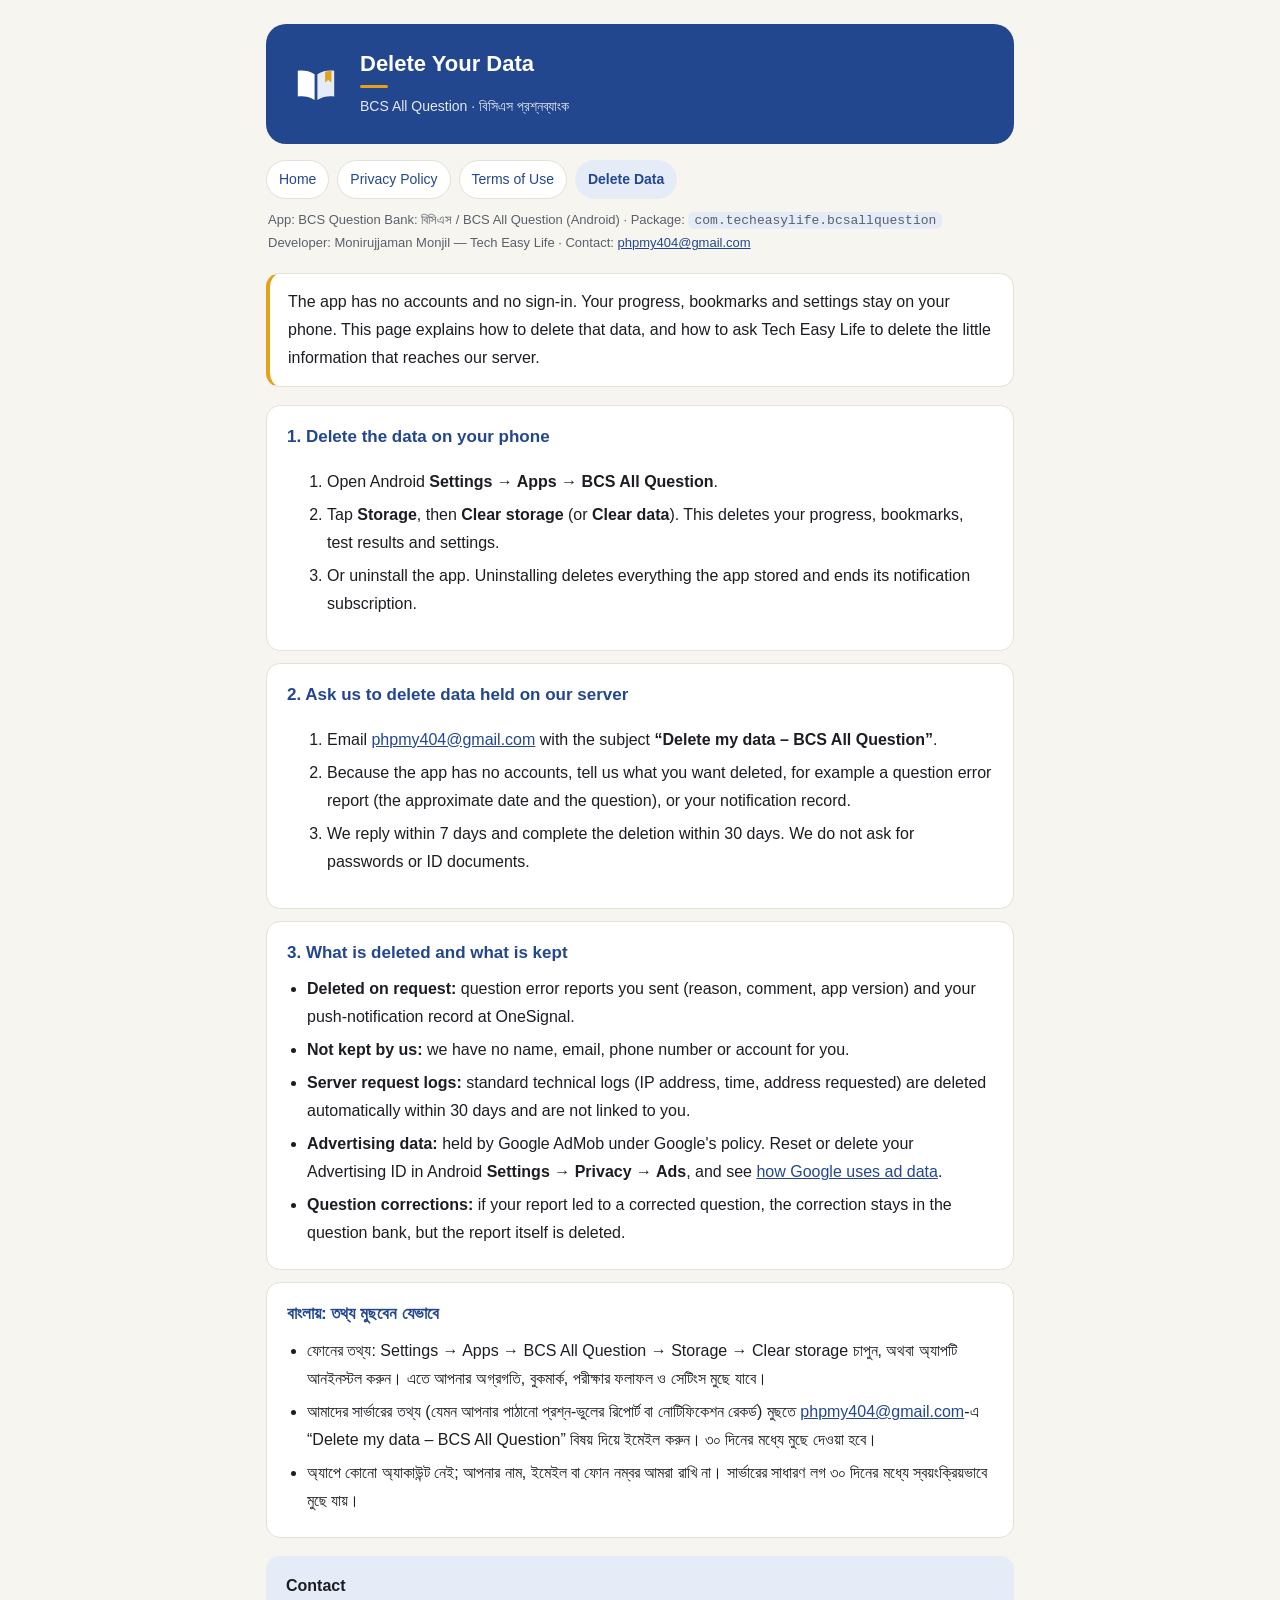
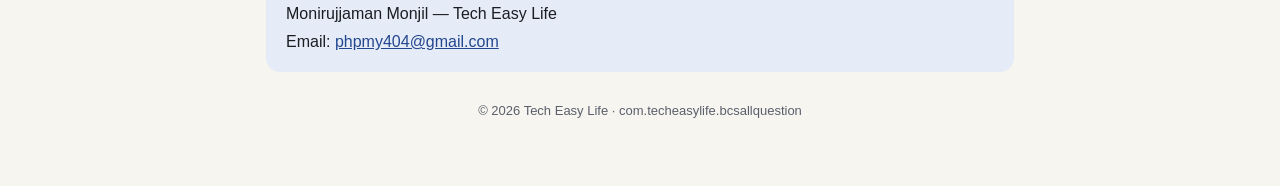
==== delete-data.html @ e92e647f "Add data deletion page for Google Play Data safety Co-Authored-By: Claude Opus 5.5 <noreply@anthropi" ====
<!DOCTYPE html>
<html lang="en">
<head>
<meta charset="UTF-8">
<meta name="viewport" content="width=device-width, initial-scale=1.0">
<title>Delete Your Data — BCS All Question</title>
<meta name="description" content="How to delete your data from the BCS All Question (বিসিএস প্রশ্নব্যাংক) Android app by Tech Easy Life.">
<link rel="icon" href="./mark.svg" type="image/svg+xml">
<link rel="stylesheet" href="./style.css">
</head>
<body>
<div class="wrap">
  <header class="hero">
    <img src="./mark.svg" alt="">
    <div>
      <h1>Delete Your Data</h1>
      <span class="mark"></span>
      <div class="sub">BCS All Question · বিসিএস প্রশ্নব্যাংক</div>
    </div>
  </header>

  <nav class="top" aria-label="Pages">
    <a href="./">Home</a>
    <a href="./privacy-policy.html">Privacy Policy</a>
    <a href="./terms.html">Terms of Use</a>
    <a href="./delete-data.html" aria-current="page">Delete Data</a>
  </nav>

  <div class="meta">
    App: BCS Question Bank: বিসিএস / BCS All Question (Android) · Package: <code>com.techeasylife.bcsallquestion</code><br>
    Developer: Monirujjaman Monjil — Tech Easy Life · Contact: <a href="mailto:phpmy404@gmail.com">phpmy404@gmail.com</a>
  </div>

  <div class="summary">
    The app has no accounts and no sign-in. Your progress, bookmarks and settings stay on your phone. This page explains
    how to delete that data, and how to ask Tech Easy Life to delete the little information that reaches our server.
  </div>

  <section>
    <h2>1. Delete the data on your phone</h2>
    <ol>
      <li>Open Android <strong>Settings → Apps → BCS All Question</strong>.</li>
      <li>Tap <strong>Storage</strong>, then <strong>Clear storage</strong> (or <strong>Clear data</strong>). This deletes
        your progress, bookmarks, test results and settings.</li>
      <li>Or uninstall the app. Uninstalling deletes everything the app stored and ends its notification subscription.</li>
    </ol>
  </section>

  <section>
    <h2>2. Ask us to delete data held on our server</h2>
    <ol>
      <li>Email <a href="mailto:phpmy404@gmail.com?subject=Delete%20my%20data%20-%20BCS%20All%20Question">phpmy404@gmail.com</a>
        with the subject <strong>“Delete my data – BCS All Question”</strong>.</li>
      <li>Because the app has no accounts, tell us what you want deleted, for example a question error report (the
        approximate date and the question), or your notification record.</li>
      <li>We reply within 7 days and complete the deletion within 30 days. We do not ask for passwords or ID documents.</li>
    </ol>
  </section>

  <section>
    <h2>3. What is deleted and what is kept</h2>
    <ul>
      <li><strong>Deleted on request:</strong> question error reports you sent (reason, comment, app version) and your
        push-notification record at OneSignal.</li>
      <li><strong>Not kept by us:</strong> we have no name, email, phone number or account for you.</li>
      <li><strong>Server request logs:</strong> standard technical logs (IP address, time, address requested) are deleted
        automatically within 30 days and are not linked to you.</li>
      <li><strong>Advertising data:</strong> held by Google AdMob under Google's policy. Reset or delete your Advertising ID
        in Android <strong>Settings → Privacy → Ads</strong>, and see
        <a href="https://policies.google.com/technologies/ads">how Google uses ad data</a>.</li>
      <li><strong>Question corrections:</strong> if your report led to a corrected question, the correction stays in the
        question bank, but the report itself is deleted.</li>
    </ul>
  </section>

  <section lang="bn">
    <h2>বাংলায়: তথ্য মুছবেন যেভাবে</h2>
    <ul>
      <li>ফোনের তথ্য: Settings → Apps → BCS All Question → Storage → Clear storage চাপুন, অথবা অ্যাপটি আনইনস্টল করুন। এতে
        আপনার অগ্রগতি, বুকমার্ক, পরীক্ষার ফলাফল ও সেটিংস মুছে যাবে।</li>
      <li>আমাদের সার্ভারের তথ্য (যেমন আপনার পাঠানো প্রশ্ন-ভুলের রিপোর্ট বা নোটিফিকেশন রেকর্ড) মুছতে
        <a href="mailto:phpmy404@gmail.com">phpmy404@gmail.com</a>-এ “Delete my data – BCS All Question” বিষয় দিয়ে ইমেইল
        করুন। ৩০ দিনের মধ্যে মুছে দেওয়া হবে।</li>
      <li>অ্যাপে কোনো অ্যাকাউন্ট নেই; আপনার নাম, ইমেইল বা ফোন নম্বর আমরা রাখি না। সার্ভারের সাধারণ লগ ৩০ দিনের মধ্যে
        স্বয়ংক্রিয়ভাবে মুছে যায়।</li>
    </ul>
  </section>

  <div class="contact">
    <strong>Contact</strong><br>
    Monirujjaman Monjil — Tech Easy Life<br>
    Email: <a href="mailto:phpmy404@gmail.com">phpmy404@gmail.com</a>
  </div>

  <footer>© 2026 Tech Easy Life · com.techeasylife.bcsallquestion</footer>
</div>
</body>
</html>
---- style.css ----
/* BCS All Question — policy pages. Ink blue on warm paper, the app's own colours. */
:root {
  --ink: #23478f;
  --ink-d: #18336a;
  --ink-soft: #e6ecf7;
  --marigold: #e3a21a;
  --bg: #f7f5f0;
  --card: #ffffff;
  --text: #1b1d22;
  --muted: #5a5f6b;
  --line: #e5e1d8;
}
@media (prefers-color-scheme: dark) {
  :root {
    --ink: #93b2ee;
    --ink-d: #6f92da;
    --ink-soft: #1d2a44;
    --marigold: #f0b84a;
    --bg: #121417;
    --card: #1a1d22;
    --text: #ecedef;
    --muted: #a7acb6;
    --line: #2c3038;
  }
}
* { box-sizing: border-box; }
html { -webkit-text-size-adjust: 100%; }
body {
  margin: 0;
  background: var(--bg);
  color: var(--text);
  font-family: -apple-system, "Segoe UI", Roboto, "Noto Sans Bengali", "Hind Siliguri", sans-serif;
  line-height: 1.75;
}
.wrap { max-width: 780px; margin: 0 auto; padding: 24px 16px 64px; }
a { color: var(--ink); }
header.hero {
  background: #23478f;
  color: #fff;
  border-radius: 20px;
  padding: 26px 22px;
  display: flex;
  gap: 16px;
  align-items: center;
}
header.hero img { width: 56px; height: 56px; flex: none; }
header.hero h1 { margin: 0; font-size: 22px; line-height: 1.3; }
header.hero .sub { opacity: .88; font-size: 14px; }
.mark { display: block; width: 28px; height: 3px; background: #e3a21a; border-radius: 2px; margin: 6px 0; }
nav.top { display: flex; flex-wrap: wrap; gap: 8px; margin: 16px 0 6px; }
nav.top a {
  text-decoration: none;
  font-size: 14px;
  padding: 6px 12px;
  border-radius: 999px;
  background: var(--card);
  border: 1px solid var(--line);
}
nav.top a[aria-current="page"] { background: var(--ink-soft); border-color: transparent; font-weight: 600; }
.meta { color: var(--muted); font-size: 13px; margin: 10px 2px 18px; }
.summary {
  background: var(--card);
  border: 1px solid var(--line);
  border-left: 4px solid var(--marigold);
  border-radius: 14px;
  padding: 14px 18px;
  margin-bottom: 18px;
}
.summary h2 { margin: 0 0 6px; font-size: 16px; }
section {
  background: var(--card);
  border: 1px solid var(--line);
  border-radius: 14px;
  padding: 16px 20px;
  margin-bottom: 12px;
}
section h2 { margin: 0 0 8px; font-size: 17px; color: var(--ink); }
section h3 { margin: 14px 0 4px; font-size: 15px; }
p { margin: 6px 0; }
ul { margin: 6px 0; padding-left: 20px; }
li { margin: 5px 0; }
.bn { color: var(--muted); font-size: 14px; }
.tw { overflow-x: auto; -webkit-overflow-scrolling: touch; }
table { border-collapse: collapse; width: 100%; min-width: 560px; font-size: 14px; }
th, td { text-align: left; vertical-align: top; padding: 9px 10px; border-bottom: 1px solid var(--line); }
th { color: var(--ink); white-space: nowrap; }
code { background: var(--ink-soft); padding: 1px 6px; border-radius: 6px; font-size: 13px; }
.contact { background: var(--ink-soft); border-radius: 14px; padding: 16px 20px; margin-top: 18px; }
.links { display: grid; gap: 12px; margin: 22px 0; }
.links a {
  display: block;
  text-decoration: none;
  background: var(--card);
  border: 1px solid var(--line);
  border-radius: 14px;
  padding: 16px 18px;
  color: var(--text);
  font-weight: 600;
}
.links a span { display: block; color: var(--muted); font-weight: 400; font-size: 14px; }
footer { text-align: center; color: var(--muted); font-size: 13px; margin-top: 28px; }
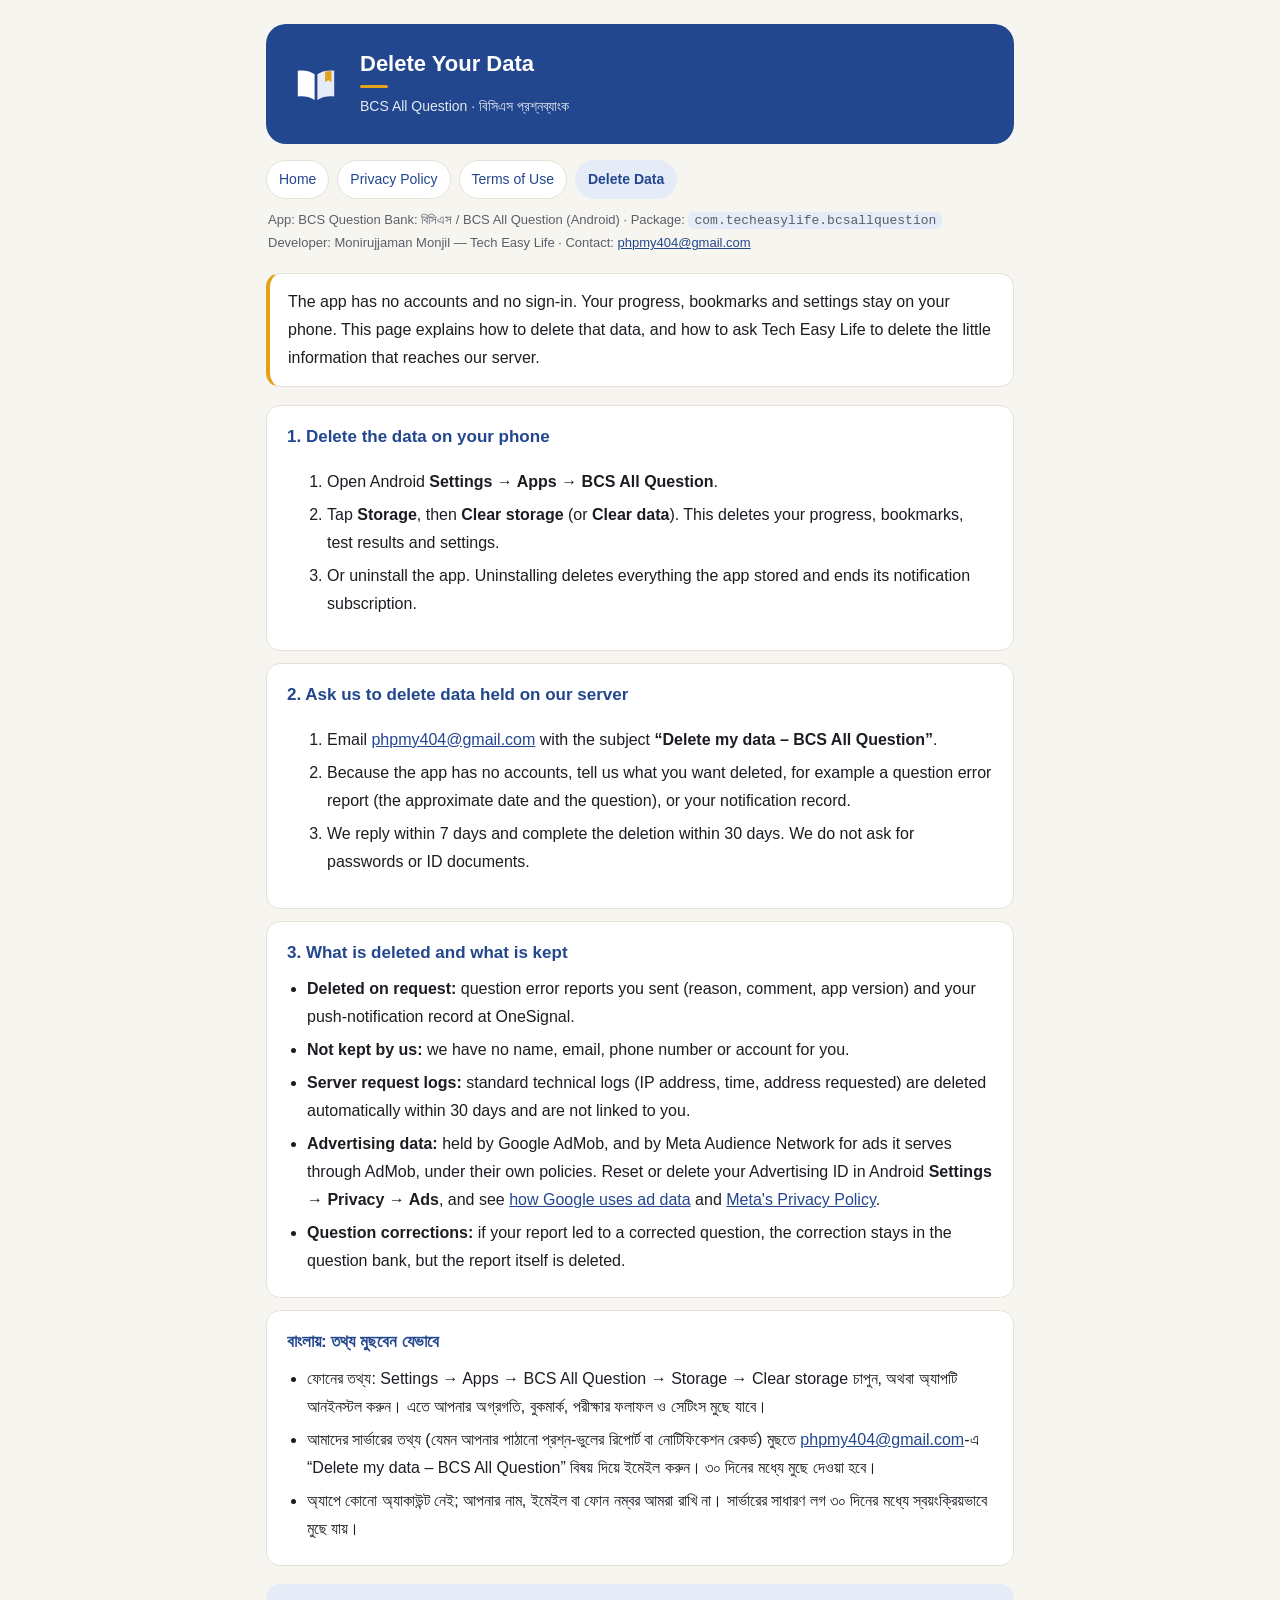
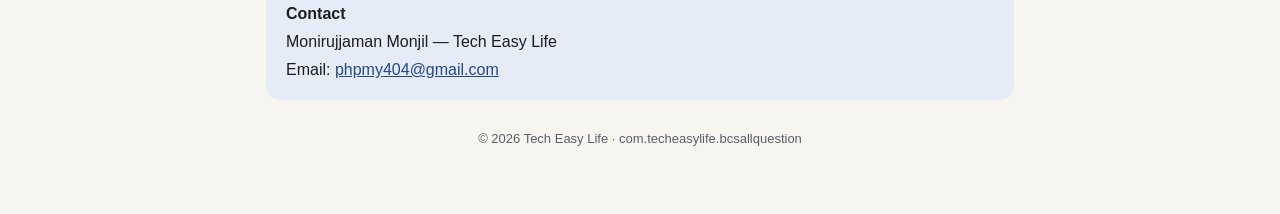
==== commit 3cae50be: "Add Meta Audience Network (via AdMob mediation) to privacy policy, terms and deletion page Co-Author" ====
--- a/delete-data.html
+++ b/delete-data.html
@@ -65,9 +65,10 @@
       <li><strong>Not kept by us:</strong> we have no name, email, phone number or account for you.</li>
       <li><strong>Server request logs:</strong> standard technical logs (IP address, time, address requested) are deleted
         automatically within 30 days and are not linked to you.</li>
-      <li><strong>Advertising data:</strong> held by Google AdMob under Google's policy. Reset or delete your Advertising ID
-        in Android <strong>Settings → Privacy → Ads</strong>, and see
-        <a href="https://policies.google.com/technologies/ads">how Google uses ad data</a>.</li>
+      <li><strong>Advertising data:</strong> held by Google AdMob, and by Meta Audience Network for ads it serves through
+        AdMob, under their own policies. Reset or delete your Advertising ID in Android <strong>Settings → Privacy → Ads</strong>,
+        and see <a href="https://policies.google.com/technologies/ads">how Google uses ad data</a> and
+        <a href="https://www.facebook.com/privacy/policy/">Meta's Privacy Policy</a>.</li>
       <li><strong>Question corrections:</strong> if your report led to a corrected question, the correction stays in the
         question bank, but the report itself is deleted.</li>
     </ul>
